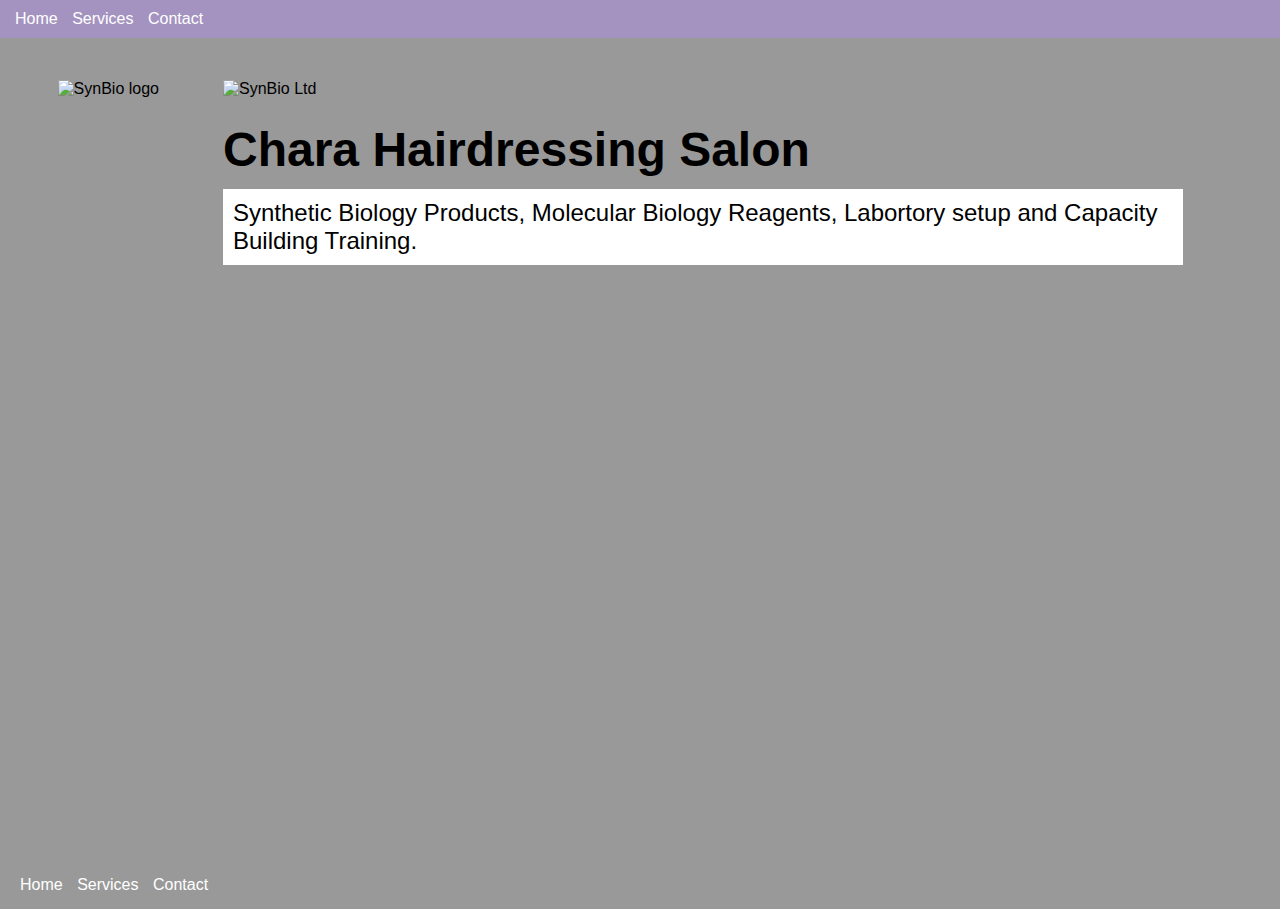
==== index.html @ 1fd4b4ee "Update index.html" ====
<!DOCTYPE html>
<html lang="en">

<head>
    <meta charset="UTF-8">
    <meta http-equiv="X-UA-Compatible" content="IE=edge">
    <meta name="viewport" content="width=device-width, initial-scale=1.0">
    <link rel="stylesheet" href="site.css" type="text/css">
    <title>SynBio Ltd</title>
    <style>
        h1 {
            font-size: 3em;
            margin-top: 0.5em;
        }
        
        .banner {
            max-width: 100%;
        }
        
        .sub-title {
            background-color: #fff;
            font-size: 1.5em;
            padding: 10px;
        }
    </style>
</head>

<body>
    <header>
        <nav>
            <ul>
                <li><a href="/">Home</a></li>
                <li><a href="services.html">Services</a></li>
                <li><a href="contact.html">Contact</a></li>
            </ul>
        </nav>
    </header>
    <main>
        <aside><img src="images/logo.png" alt="SynBio logo"></aside>
        <article>
            <img src="images/banner.png" class="banner" alt="SynBio Ltd" />
            <h1>Chara Hairdressing Salon</h1>
            <p class="sub-title">
                Synthetic Biology Products, Molecular Biology Reagents, Labortory setup and Capacity Building Training.
            </p>
        </article>
    </main>
    <footer>
        <nav>
            <ul>
                <li><a href="/">Home</a></li>
                <li><a href="services.html">Services</a></li>
                <li><a href="contact.html">Contact</a></li>
            </ul>
        </nav>
    </footer>
</body>

</html>
---- site.css ----
* {
    margin: 0;
}

html,
body {
    height: 100%;
}

body {
    font-family: Arial, Helvetica, sans-serif;
    background-color: #999;
}

p {
    margin: .5em 0 .5em 0;
}

header {
    display: block;
    position: fixed;
    top: 0;
    left: 0;
    width: 100%;
    background-color: #a493c0;
    padding: 10px;
}

nav a:visited,
nav a:link {
    color: #fff;
    text-decoration: none;
}

nav>ul {
    display: inline;
    padding: 0;
}

nav>ul>li {
    display: inline-block;
    list-style: none;
    margin: 0 5px 0 5px;
}

main {
    display: block;
    background-image: url("images/background.png");
    padding-top: 3em;
    padding-bottom: 3em;
    min-height: 85%;
}

footer {
    padding: 15px;
}

aside,
article {
    padding: 2em;
}

aside {
    text-align: center;
}

article {
    width: 75%;
}

.columns {
    display: flex;
}

@media only screen and (min-width: 768px) {
    main {
        display: flex;
    }
    aside {
        margin-left: 2%;
    }
    .columns-desktop {
        display: flex;
    }
}


/* Pies */

.pie {
    width: 200px;
    padding: 10px;
    margin: 10px;
    background-color: #fff;
    border: solid 1px #ccc;
}

.pie img {
    width: 100%;
}

.pie .title {
    font-weight: bold;
}

.pie .columns {
    width: 100%;
}

.pie .price {
    text-align: right;
}

.pie .columns div {
    width: 50%;
}

.pie button {
    background-color: #f6aeae;
    padding: 10px;
    border: solid 1px #f6aeae;
    border-radius: 3px;
    color: #fff;
}
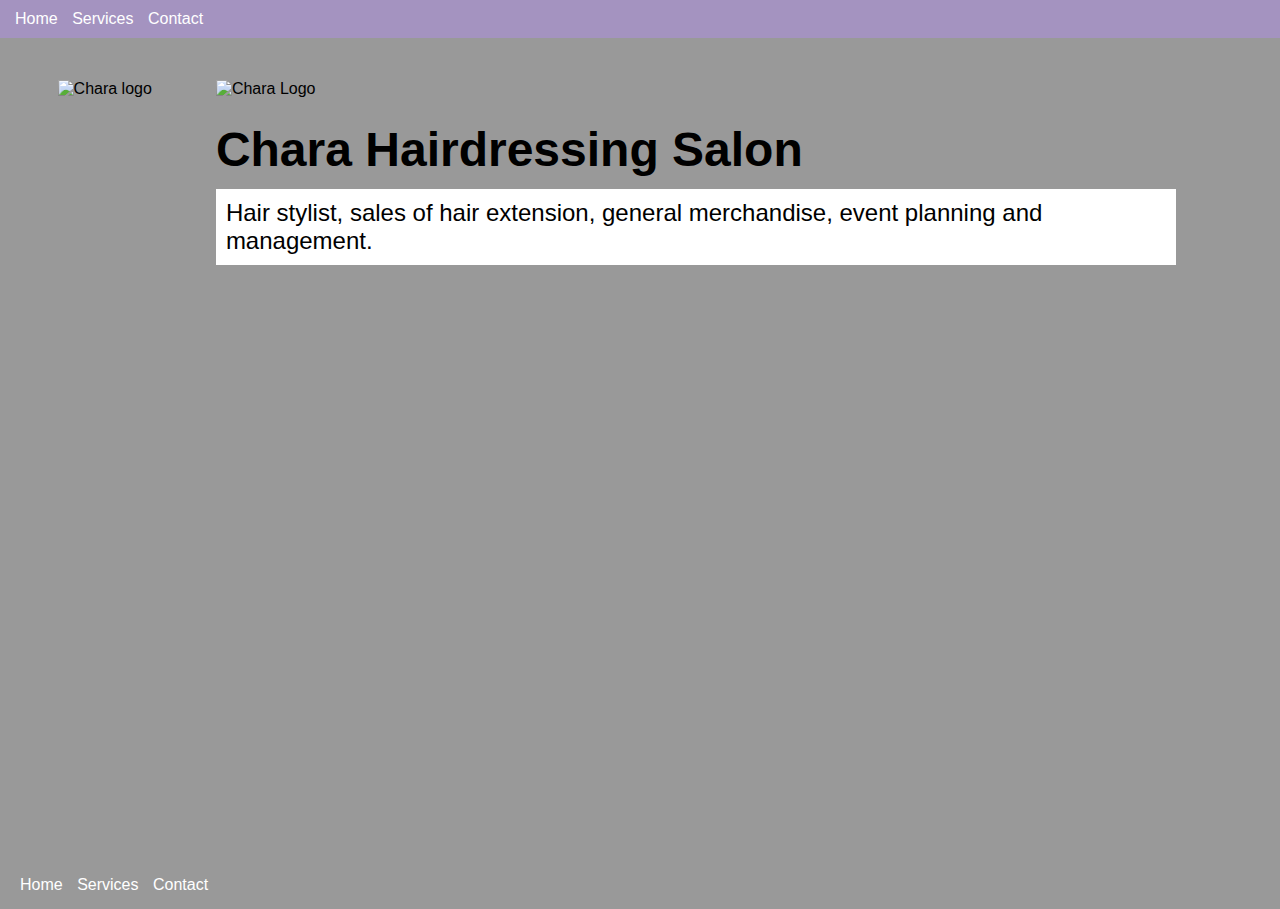
==== commit 00f86f32: "Update index.html" ====
--- a/index.html
+++ b/index.html
@@ -6,7 +6,7 @@
     <meta http-equiv="X-UA-Compatible" content="IE=edge">
     <meta name="viewport" content="width=device-width, initial-scale=1.0">
     <link rel="stylesheet" href="site.css" type="text/css">
-    <title>SynBio Ltd</title>
+    <title>CharaSalon</title>
     <style>
         h1 {
             font-size: 3em;
@@ -36,12 +36,12 @@
         </nav>
     </header>
     <main>
-        <aside><img src="images/logo.png" alt="SynBio logo"></aside>
+        <aside><img src="https://user-images.githubusercontent.com/90072727/207088300-9de52203-ad2c-4ac4-a617-f36dd44d15eb.png" alt="Chara logo"></aside>
         <article>
-            <img src="images/banner.png" class="banner" alt="SynBio Ltd" />
+            <img src="https://user-images.githubusercontent.com/90072727/207088300-9de52203-ad2c-4ac4-a617-f36dd44d15eb.png" class="banner" alt="Chara Logo" />
             <h1>Chara Hairdressing Salon</h1>
             <p class="sub-title">
-                Synthetic Biology Products, Molecular Biology Reagents, Labortory setup and Capacity Building Training.
+                Hair stylist, sales of hair extension, general merchandise, event planning and management.
             </p>
         </article>
     </main>
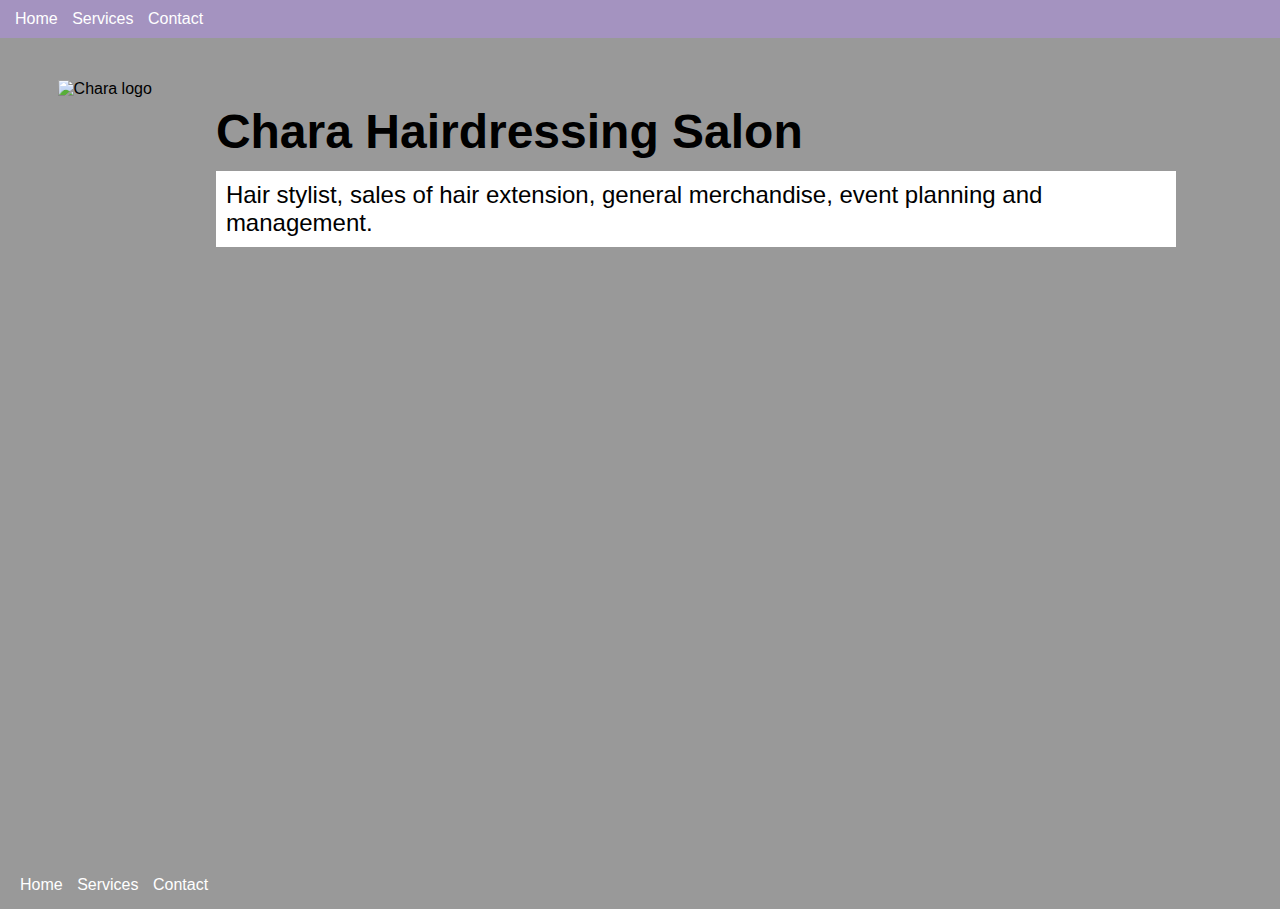
==== commit ed703843: "Update index.html" ====
--- a/index.html
+++ b/index.html
@@ -36,9 +36,8 @@
         </nav>
     </header>
     <main>
-        <aside><img src="https://user-images.githubusercontent.com/90072727/207088300-9de52203-ad2c-4ac4-a617-f36dd44d15eb.png" alt="Chara logo"></aside>
+        <aside><img src="https://user-images.githubusercontent.com/90072727/207088300-9de52203-ad2c-4ac4-a617-f36dd44d15eb.png" alt="Chara logo" width: 10%; height: 10%></aside>
         <article>
-            <img src="https://user-images.githubusercontent.com/90072727/207088300-9de52203-ad2c-4ac4-a617-f36dd44d15eb.png" class="banner" alt="Chara Logo" />
             <h1>Chara Hairdressing Salon</h1>
             <p class="sub-title">
                 Hair stylist, sales of hair extension, general merchandise, event planning and management.
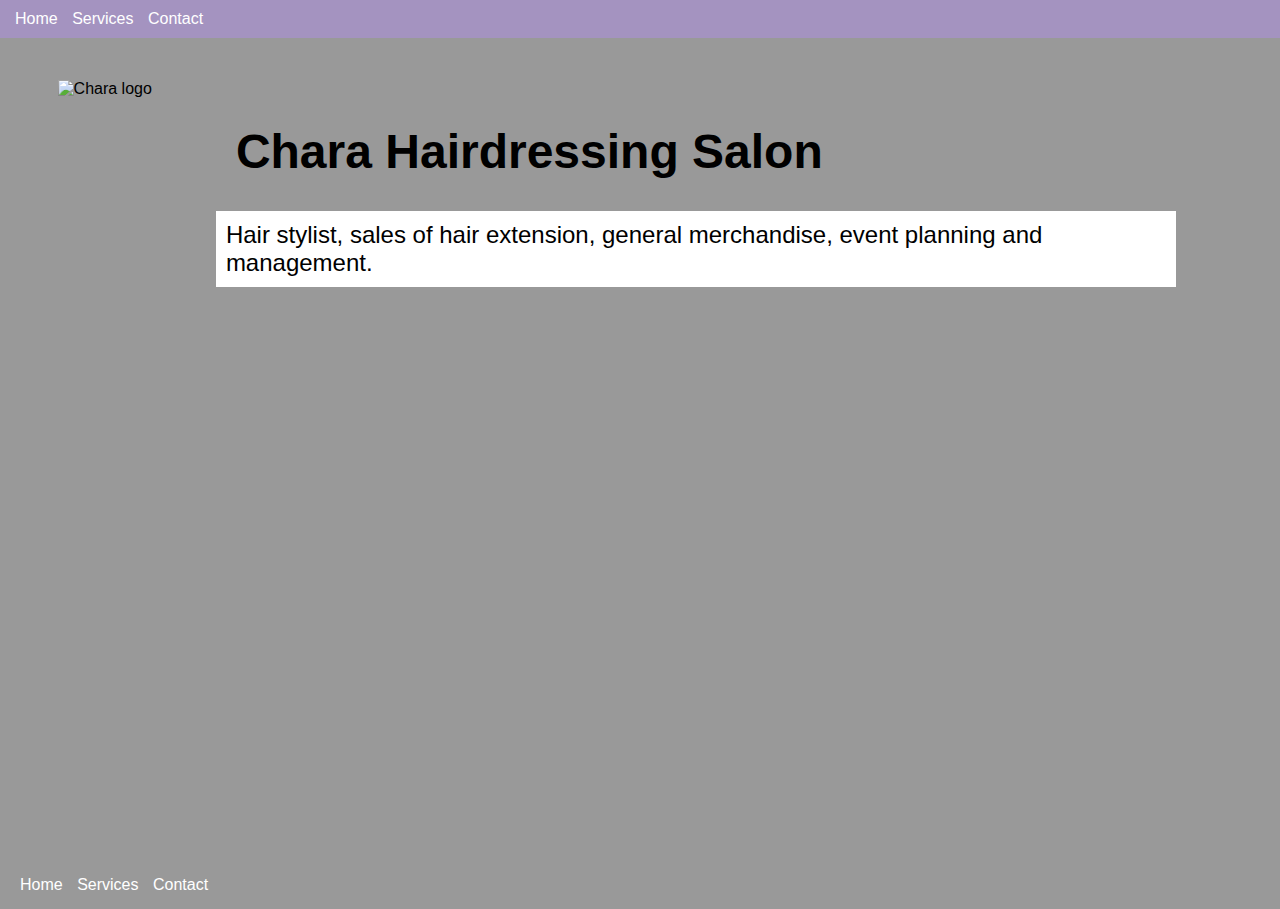
==== commit 1b3a84c1: "Update index.html" ====
--- a/index.html
+++ b/index.html
@@ -11,6 +11,10 @@
         h1 {
             font-size: 3em;
             margin-top: 0.5em;
+            background-image:url(https://user-images.githubusercontent.com/90072727/207091580-40f6920b-1043-475b-b0e5-60f9d73d91d4.jpg); 
+            max-width: 100%; 
+            max-height: 100%; 
+            padding: 20px;
         }
         
         .banner {
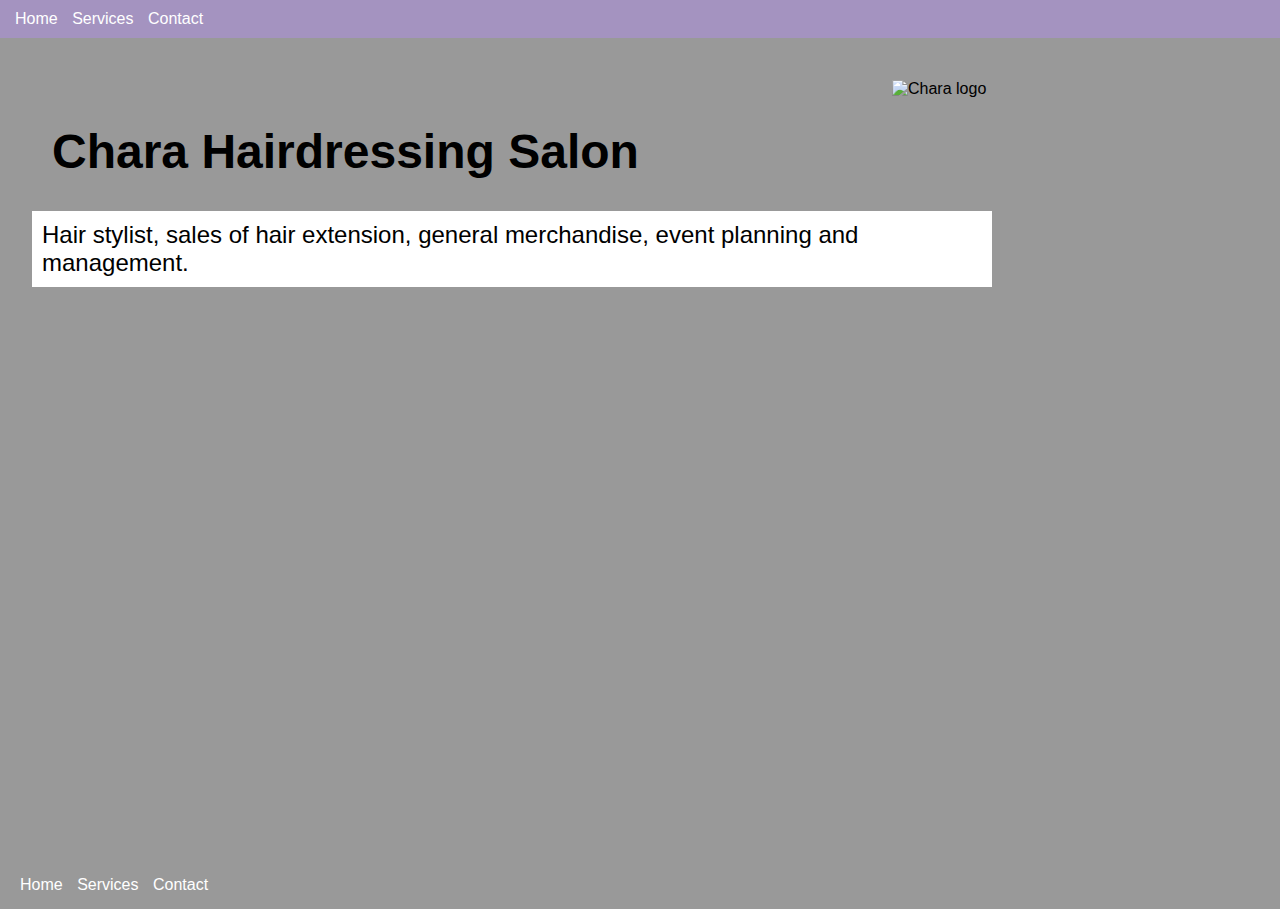
==== commit ee030168: "Update index.html" ====
--- a/index.html
+++ b/index.html
@@ -16,7 +16,7 @@
             max-height: 100%; 
             padding: 20px;
         }
-        
+        img {width: 100px; height: 100px; float: right;}
         .banner {
             max-width: 100%;
         }
@@ -40,8 +40,8 @@
         </nav>
     </header>
     <main>
-        <aside><img src="https://user-images.githubusercontent.com/90072727/207088300-9de52203-ad2c-4ac4-a617-f36dd44d15eb.png" alt="Chara logo" width: 10%; height: 10%></aside>
-        <article>
+         <article>
+            <img src="https://user-images.githubusercontent.com/90072727/207088300-9de52203-ad2c-4ac4-a617-f36dd44d15eb.png" alt="Chara logo">
             <h1>Chara Hairdressing Salon</h1>
             <p class="sub-title">
                 Hair stylist, sales of hair extension, general merchandise, event planning and management.
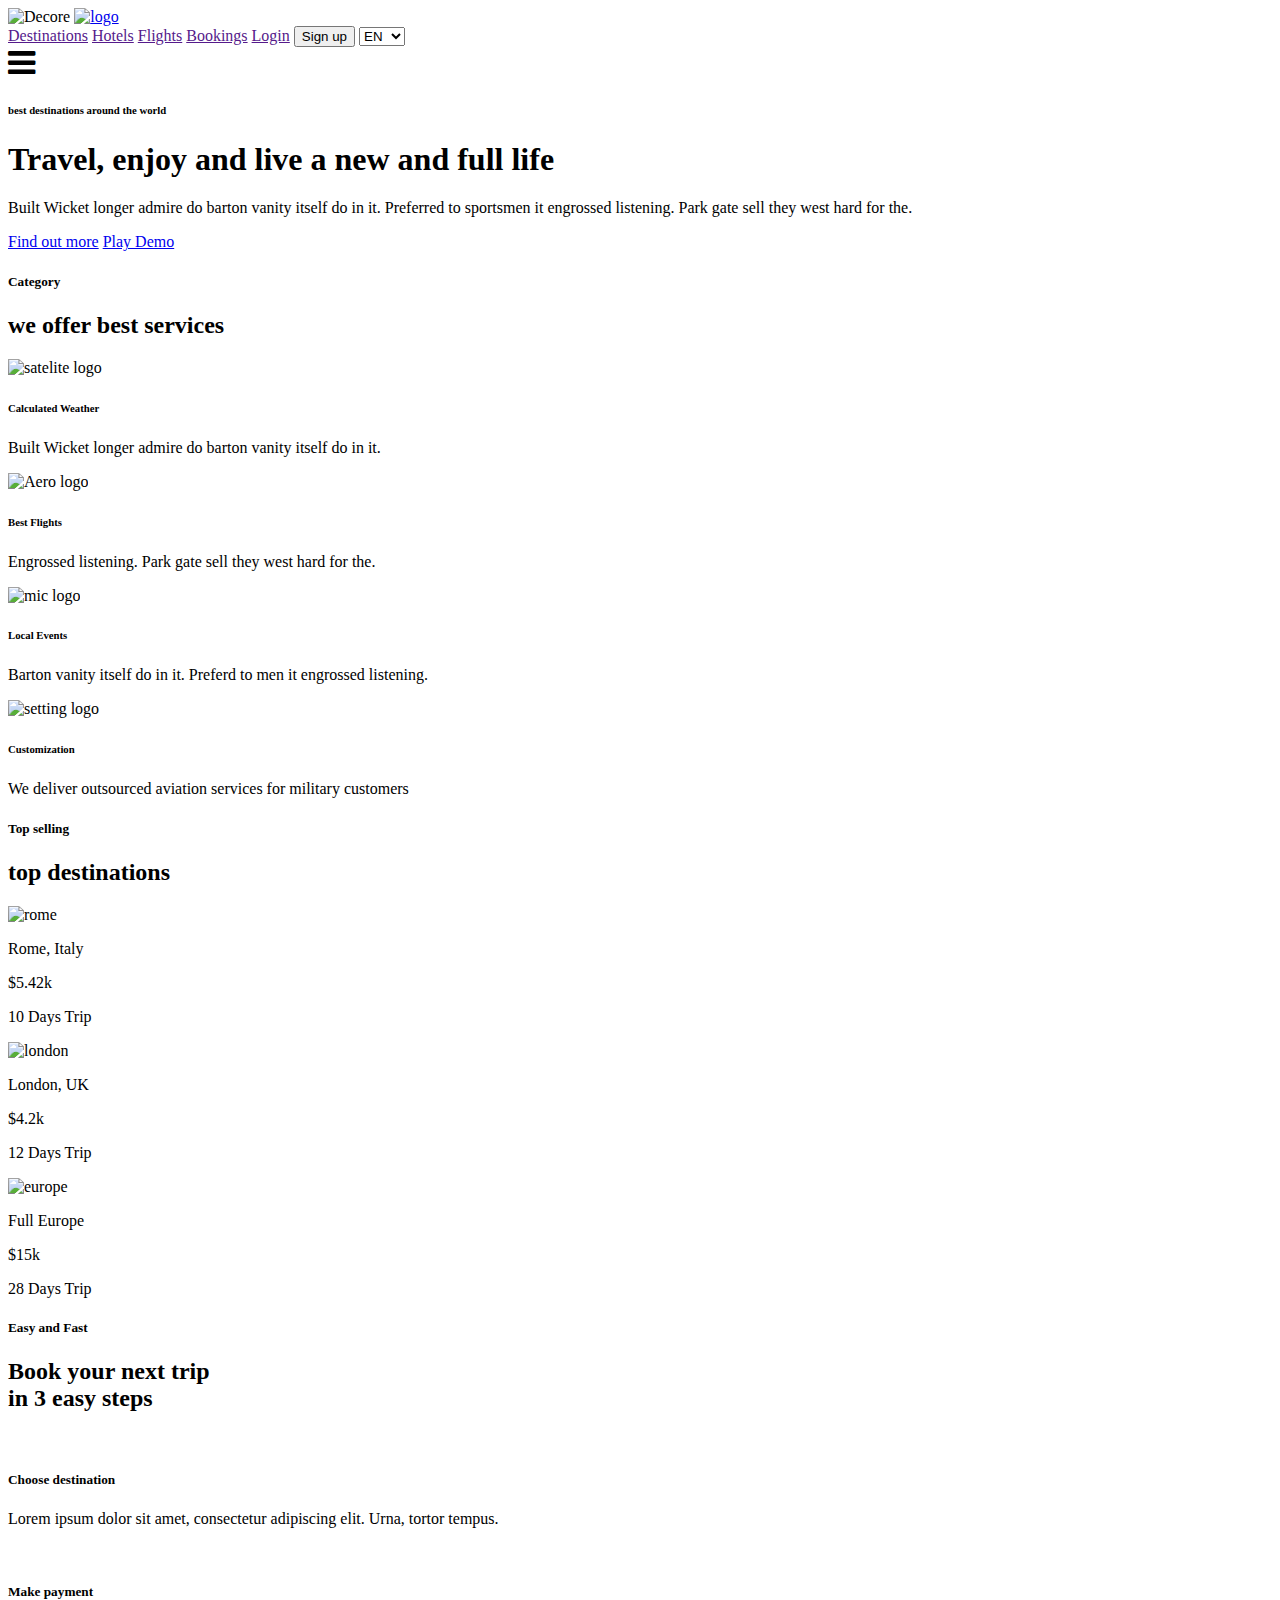
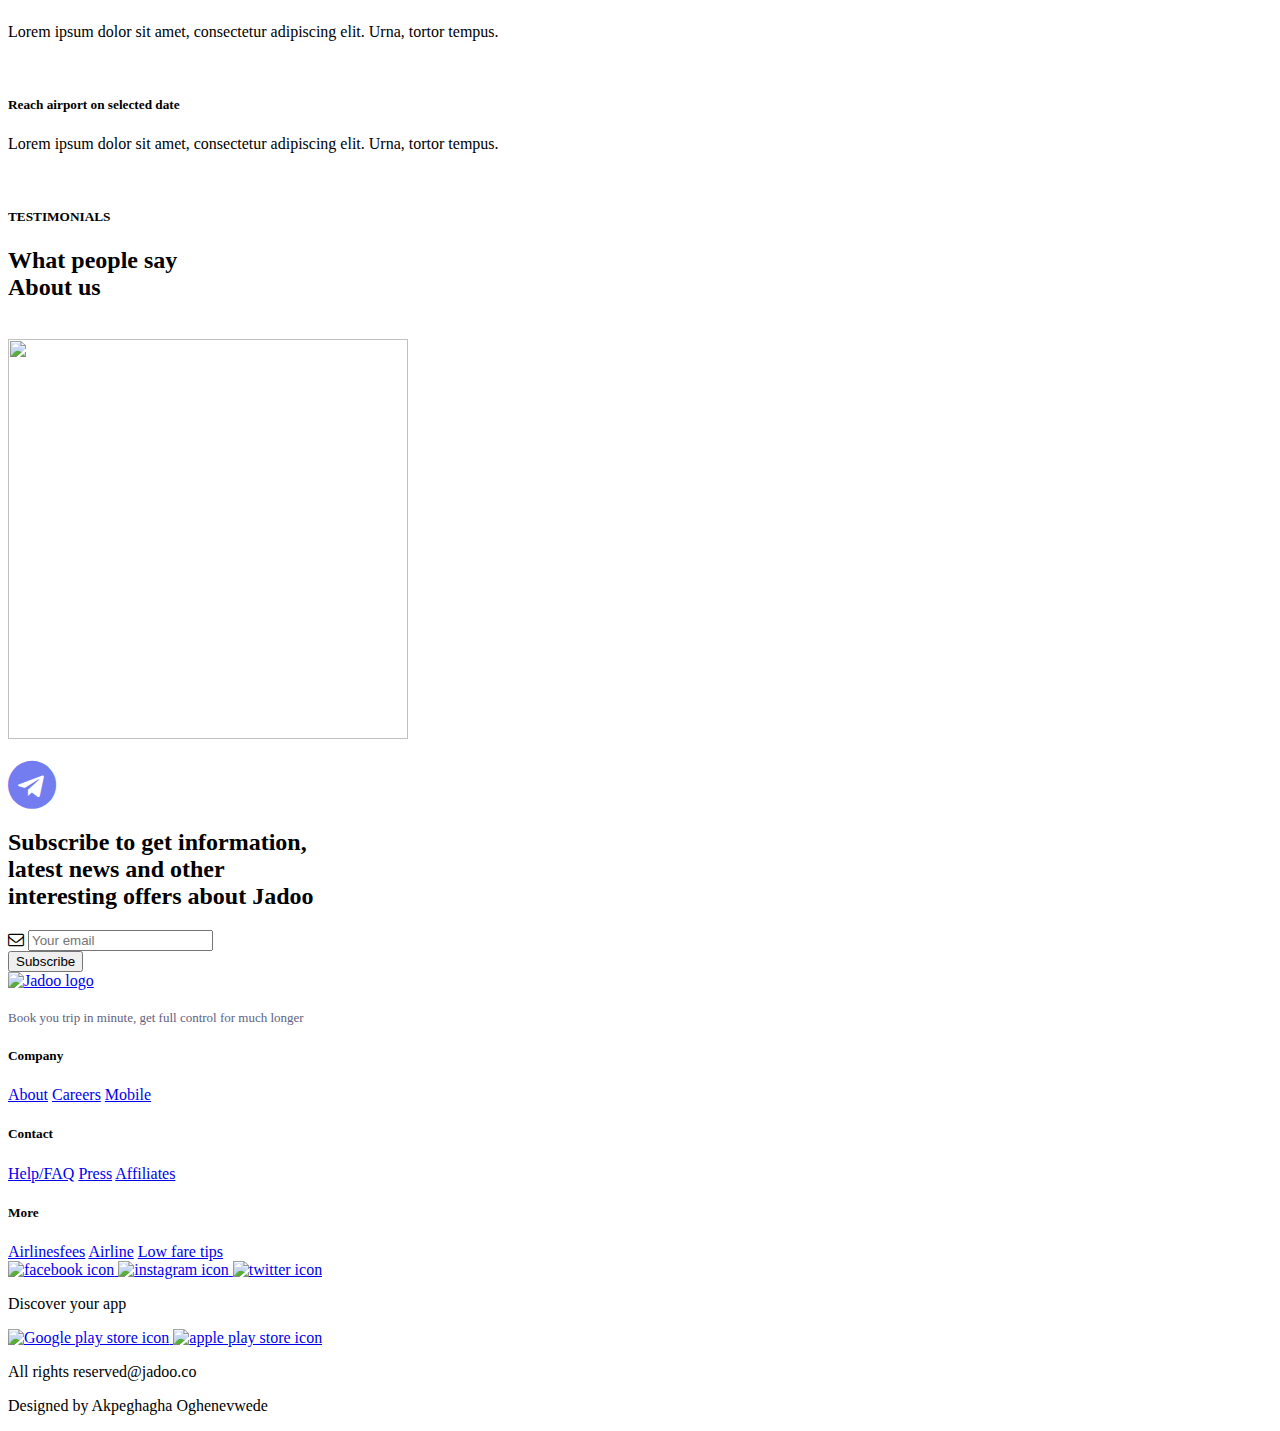
==== commit a391236c: "Create index.html" ====
--- a/index.html
+++ b/index.html
@@ -1,62 +1,248 @@
 <!DOCTYPE html>
 <html lang="en">
-
 <head>
     <meta charset="UTF-8">
     <meta http-equiv="X-UA-Compatible" content="IE=edge">
     <meta name="viewport" content="width=device-width, initial-scale=1.0">
-    <link rel="stylesheet" href="site.css" type="text/css">
-    <title>CharaSalon</title>
-    <style>
-        h1 {
-            font-size: 3em;
-            margin-top: 0.5em;
-            background-image:url(https://user-images.githubusercontent.com/90072727/207091580-40f6920b-1043-475b-b0e5-60f9d73d91d4.jpg); 
-            max-width: 100%; 
-            max-height: 100%; 
-            padding: 20px;
-        }
-        img {width: 100px; height: 100px; float: right;}
-        .banner {
-            max-width: 100%;
-        }
-        
-        .sub-title {
-            background-color: #fff;
-            font-size: 1.5em;
-            padding: 10px;
-        }
-    </style>
+    <title>Jadoo |Travels</title>
+    <link rel="stylesheet" href="style.css">
+    <link rel="stylesheet" href="https://cdnjs.cloudflare.com/ajax/libs/font-awesome/4.7.0/css/font-awesome.min.css">
 </head>
-
 <body>
     <header>
+        <img src="./Decore (2).png" alt="Decore" class="decore">
+        <a href="./Figma.html">
+            <img src="./Logo.png" alt="logo" class="logo">
+        </a>
         <nav>
-            <ul>
-                <li><a href="/">Home</a></li>
-                <li><a href="services.html">Services</a></li>
-                <li><a href="contact.html">Contact</a></li>
-            </ul>
+            <a href="" class="nav-link nav-item">Destinations</a>
+            <a href="" class="nav-link nav-item">Hotels</a>
+            <a href="" class="nav-link nav-item">Flights</a>
+            <a href="" class="nav-link nav-item">Bookings</a>
+            <a href="" class="nav-link nav-item">Login</a>
+            <button class="nav-btn nav-item">Sign up</button>
+            <select name="Language" id="" class="nav-select">
+                <option value="EN">EN</option>
+                <option value="FR">FR</option>
+                <option value="LAT">LAT</option>
+            </select>
         </nav>
+        <div class="hamburger">
+            <i class="fa fa-bars fa-2x" aria-hidden="true"></i>
+        </div>
     </header>
     <main>
-         <article>
-            <img src="https://user-images.githubusercontent.com/90072727/207088300-9de52203-ad2c-4ac4-a617-f36dd44d15eb.png" alt="Chara logo">
-            <h1>Chara Hairdressing Salon</h1>
-            <p class="sub-title">
-                Hair stylist, sales of hair extension, general merchandise, event planning and management.
-            </p>
-        </article>
+        <section class="hero-section">
+            <div class="hero-left">
+                <h6 class="hero-sm-text">best destinations around the world</h6>
+                <h1 class="hero-big-text">Travel, enjoy and live a new and full life</h1>
+                <p class="hero-text">Built Wicket longer admire do barton vanity itself do in it. Preferred to sportsmen it engrossed listening. Park gate sell they west hard for the.</p>
+                <a href="#" class="hero-link-btn">Find out more</a>
+                <a href="https://www.youtube.com" class="hero-play-btn">
+                    Play Demo
+                </a>
+            </div>
+            <div class="hero-right">
+            </div>
+        </section>
+        <section class="services-section">
+            <div class="top-section">
+                <h5 class="section-sm-heading">Category</h5>
+                <h2 class="section-big-heading">we offer best services</h2>
+            </div>
+            <div class="bottom-section">
+                <div class="card">
+                    <img src="./satelite.png" alt="satelite logo" class="card-img">
+                    <h6 class="card-bold-text">Calculated Weather</h6>
+                    <p class="card-text">Built Wicket longer admire do barton vanity itself do in it.</p>
+                </div>
+                <div class="card">
+                    <img src="./Aero.png" alt="Aero logo" class="card-img aero">
+                    <h6 class="card-bold-text">Best Flights</h6>
+                    <p class="card-text">Engrossed listening. Park gate sell they west hard for the.</p>
+                </div>
+                <div class="card">
+                    <img src="./mic.png" alt="mic logo" class="card-img">
+                    <h6 class="card-bold-text">Local Events</h6>
+                    <p class="card-text">Barton vanity itself do in it. Preferd to men it engrossed listening. </p>
+                </div>
+                <div class="card">
+                    <img src="./setting.png" alt="setting logo" class="card-img">
+                    <h6 class="card-bold-text">Customization</h6>
+                    <p class="card-text">We deliver outsourced
+                        aviation services for
+                        military customers</p>
+                </div>
+            </div>
+        </section>
+        <section class="services-section top-selling">
+            <div class="top-section">
+                <h5 class="section-sm-heading">Top selling</h5>
+                <h2 class="section-big-heading">top destinations</h2>
+            </div>
+            <div class="bottom-section">
+                <div class="gallery">
+                    <div class="box-img">
+                        <img src="./rome.png" alt="rome" class="img">
+                    </div>
+                    <div class="box-text">
+                        <div class="desc">
+                            <p class="loc-text">Rome, Italy</p>
+                            <p class="loc-text">$5.42k</p>
+                        </div>
+                        <p class="duration-text">10 Days Trip</p>
+                    </div>
+                </div>
+                <div class="gallery">
+                    <div class="box-img">
+                        <img src="./london.jpg" alt="london" class="img">
+                    </div>
+                    <div class="box-text">
+                        <div class="desc">
+                            <p class="loc-text">London, UK</p>
+                            <p class="loc-text">$4.2k</p>
+                        </div>
+                        <p class="duration-text">12 Days Trip</p>
+                    </div>
+                </div>
+                <div class="gallery">
+                    <div class="box-img">
+                        <img src="./europe.png" alt="europe" class="img">
+                    </div>
+                    <div class="box-text">
+                        <div class="desc">
+                            <p class="loc-text">Full Europe</p>
+                            <p class="loc-text">$15k</p>
+                        </div>
+                        <p class="duration-text">28 Days Trip</p>
+                    </div>
+                </div>
+            </div>
+        </section>
+        <section class="trip">
+            <div class="left-trip-section">
+                <h5 class="trip-sm-heading">Easy and Fast</h5>
+                <h2 class="trip-big-heading">Book your next trip <br> in 3 easy steps</h2>
+                <div class="triple-section">
+                    <div>
+                        <img src="./Group 7.png" alt="">
+                    </div>
+                    <div class="trip-text">
+                        <h5>Choose destination</h5>
+                        <p>Lorem ipsum dolor sit amet, consectetur adipiscing elit. Urna, tortor tempus. </p>
+                    </div>
+                </div>
+                <div class="triple-section">
+                    <div>
+                        <img src="./Group 12.png" alt="">
+                    </div>
+                    <div class="trip-text">
+                        <h5>Make payment</h5>
+                        <p>Lorem ipsum dolor sit amet, consectetur adipiscing elit. Urna, tortor tempus. </p>
+                    </div>
+                </div>
+                <div class="triple-section">
+                    <div>
+                        <img src="./Group 11.png" alt="">
+                    </div>
+                    <div class="trip-text">
+                        <h5>Reach airport on selected date</h5>
+                        <p>Lorem ipsum dolor sit amet, consectetur adipiscing elit. Urna, tortor tempus. </p>
+                    </div>
+                </div>
+            </div>
+            <div class="right-trip-section">
+                <img src="./Image (1).png" alt="" class="trip-img">
+            </div>
+        </section>
+        <section class="testimonial">
+            <div class="left-trip-section testimonial-left-trip">
+                <h5 class="trip-sm-heading">TESTIMONIALS</h5>
+                <h2 class="trip-big-heading">What people say <br> About us</h2>
+                <div class="dotted-img">
+                    <img src="./Group 61.png" alt="">
+                </div>
+            </div>
+            <div class="right-trip-section">
+                <img src="./Group 64.png" alt="" width="400px" height="400px">
+            </div>
+        </section>
+        <section class="partners">
+            <img src="./image 27.png" alt="" class="partner-img">
+            <img src="./image 28.png" alt="" class="partner-img">
+            <img src="./image 29.png" alt="" class="partner-img">
+            <img src="./image 30.png" alt="" class="partner-img img-32">
+            <img src="./image 31.png" alt="" class="partner-img img-31">
+        </section>
+        <section class="subscribe">
+            <i class="fa fa-telegram fa-3x font_awe" aria-hidden="true" style="color: #747DEF"></i>
+            <h2 class="sub-heading">Subscribe to get information,<br> latest news and other <br>
+                interesting offers about Jadoo</h2>
+            <form class="form-box">
+                <div class="input-box">
+                    <i class="fa fa-envelope-o fa-1x" aria-hidden="true"></i>
+                    <input type="text" placeholder="Your email">
+                </div>
+                <button class="subscribe-btn">Subscribe</button>
+            </form>
+        </section>
     </main>
     <footer>
-        <nav>
-            <ul>
-                <li><a href="/">Home</a></li>
-                <li><a href="services.html">Services</a></li>
-                <li><a href="contact.html">Contact</a></li>
-            </ul>
-        </nav>
+        <div class="top-footer">
+            <div class="inner-top-footer-jadoo">
+                <a href="#" class="footer-jadoo">
+                    <img src="./Logo.png" alt="Jadoo logo">
+                </a>
+                <p style="font-size: 13px ;color: #5E6282;font-weight: 500;margin-top: 20px;">Book you trip in minute, get full control for much longer </p>
+            </div>
+            <div class="inner-top-footer">
+                <h5 class="footer-h5">Company</h5>
+                <a href="#" class="footer-h5-p">About</a> 
+                <a href="#" class="footer-h5-p">Careers</a>
+                <a href="#" class="footer-h5-p">Mobile</a>
+            </div>
+            <div class="inner-top-footer">
+                <h5 class="footer-h5">Contact</h5>
+                <a href="#" class="footer-h5-p">Help/FAQ</a>
+                <a href="#" class="footer-h5-p">Press</a>
+                <a href="#" class="footer-h5-p">Affiliates</a>
+            </div>
+            <div class="inner-top-footer">
+                <h5 class="footer-h5">More</h5>
+                <a href="#" class="footer-h5-p">Airlinesfees</a>
+                <a href="#" class="footer-h5-p">Airline</a>
+                <a href="#" class="footer-h5-p">Low fare tips</a>
+            </div>
+            <div class="inner-top-footer-icons">
+                <div class="inner-footer-icons">
+                    <a href="https://facebook.com">
+                        <img src="./facebook.png" alt="facebook icon">
+                    </a>
+                    <a href="https://instagram.com">    
+                        <img src="./instagram.png" alt="instagram icon">
+                    </a>
+                    <a href="https://twitter.com">    
+                        <img src="./twitter.png" alt="twitter icon">
+                    </a>
+                </div>
+                <div class="footer-p-discover">
+                    <p>Discover your app</p>
+                </div>
+                <div class="inner-footer-icons">
+                    <a href="https://play.google.com/store">
+                        <img src="./Google Play.png" alt="Google play store icon">
+                    </a>
+                    <a href="https://www.apple.com/store">
+                        <img src="./Play Store.png" alt="apple play store icon">
+                    </a>
+                </div>
+            </div>
+        </div>
+        <div class="bottom-footer">
+            <p>All rights reserved@jadoo.co</p>
+            <p>Designed by Akpeghagha Oghenevwede</p>
+        </div>
     </footer>
+    <script src="./script.js"></script>
 </body>
-
 </html>
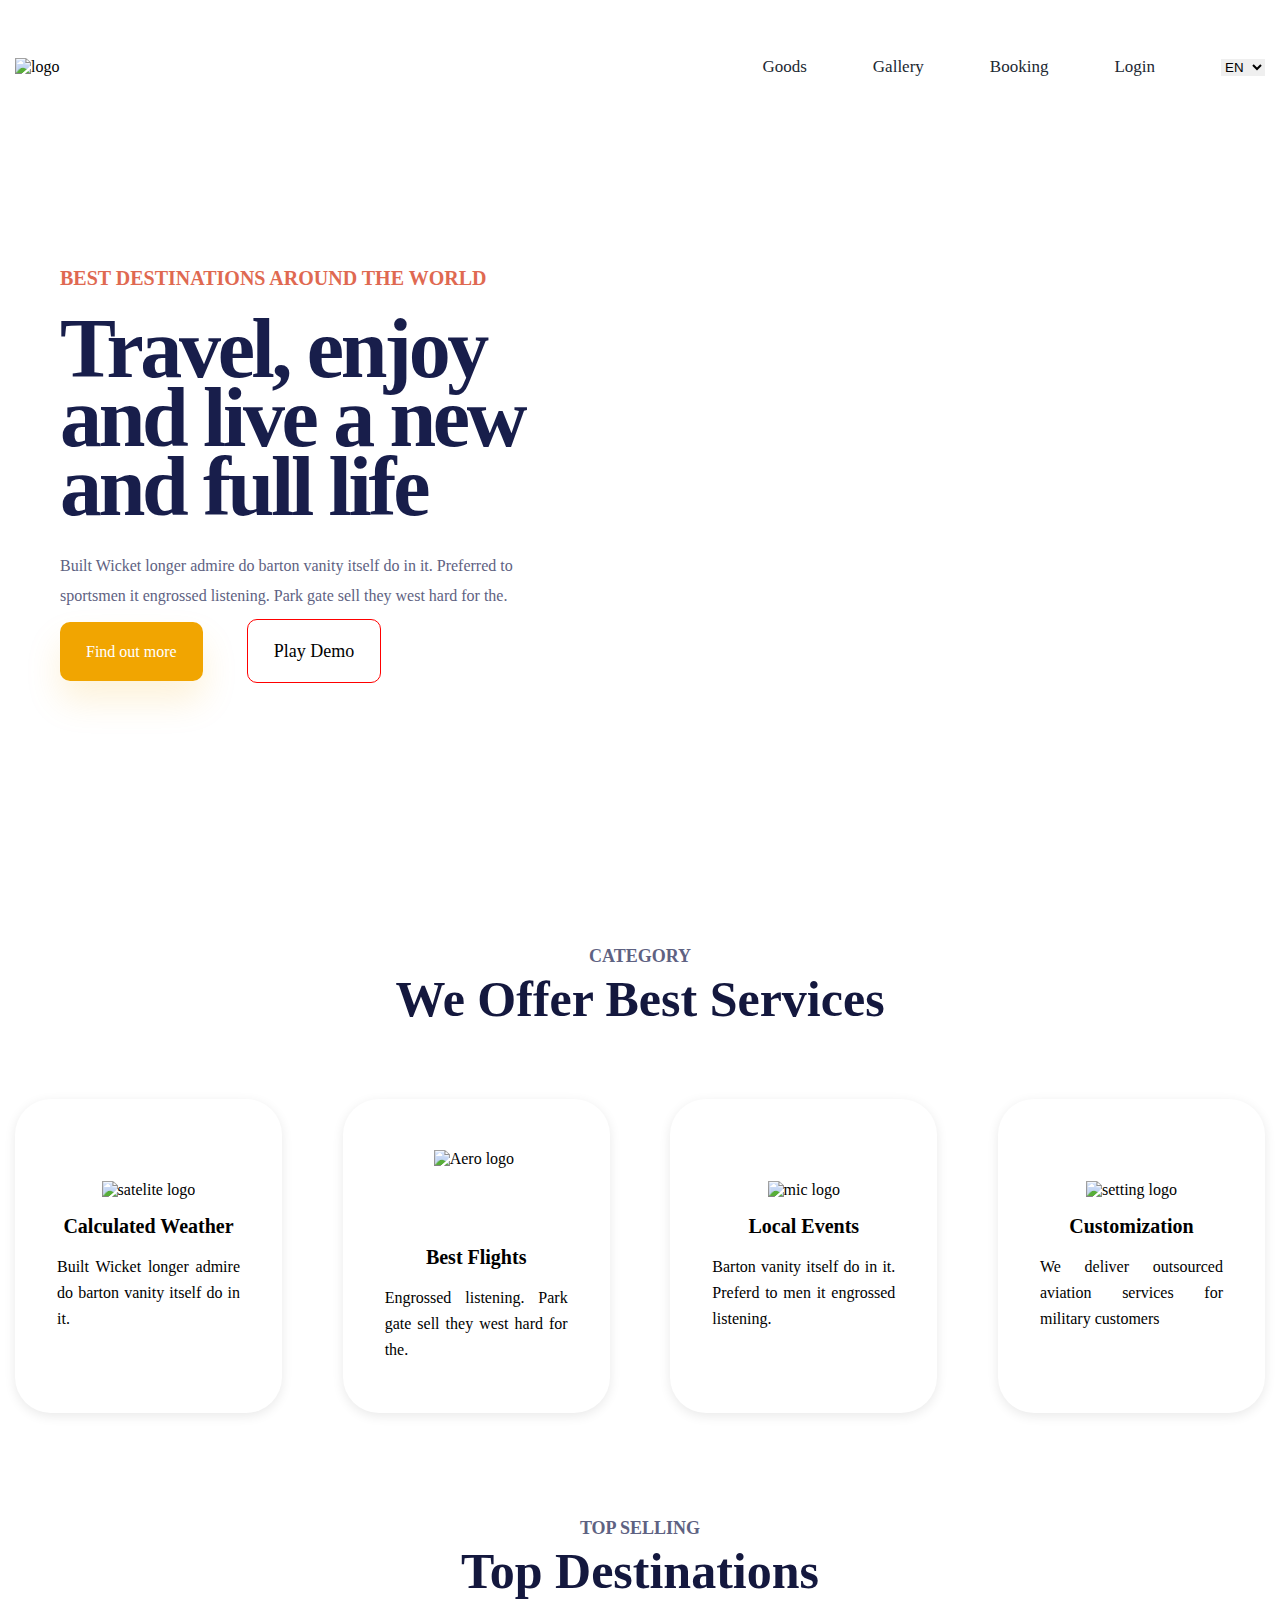
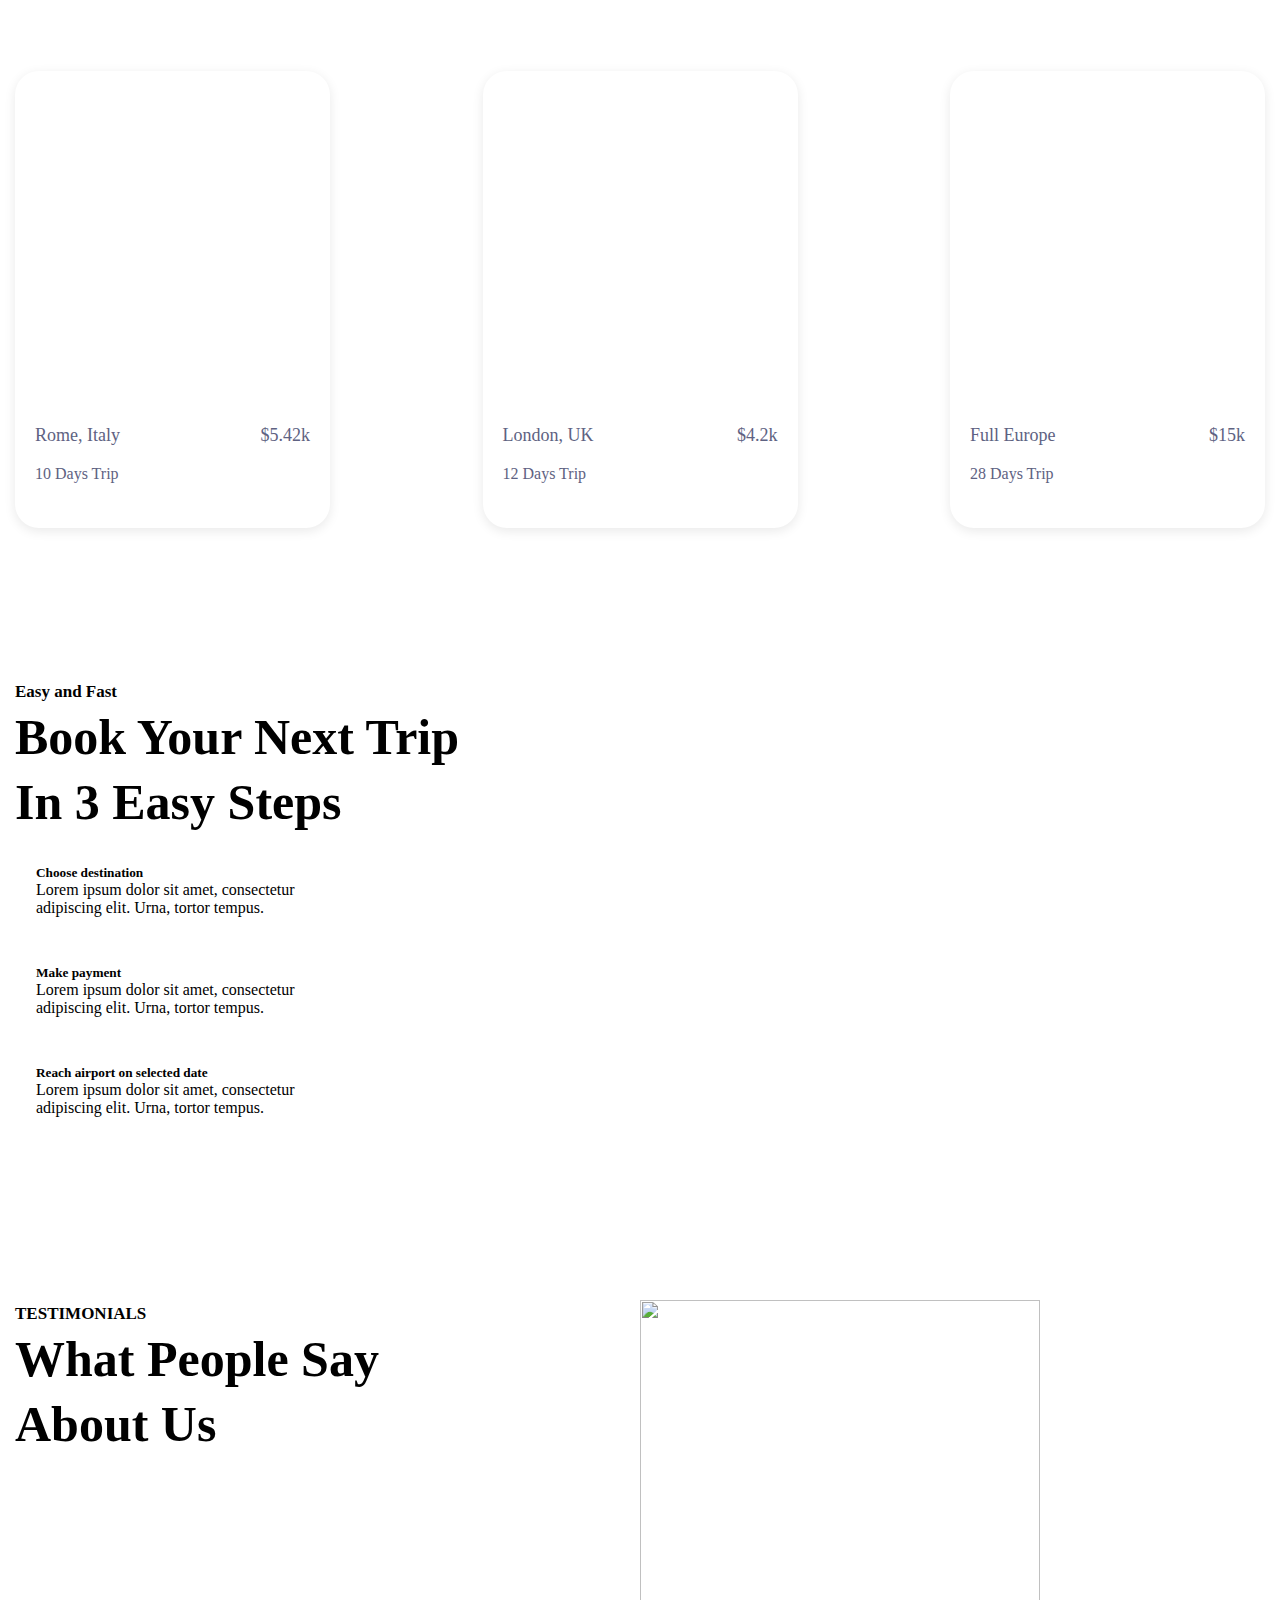
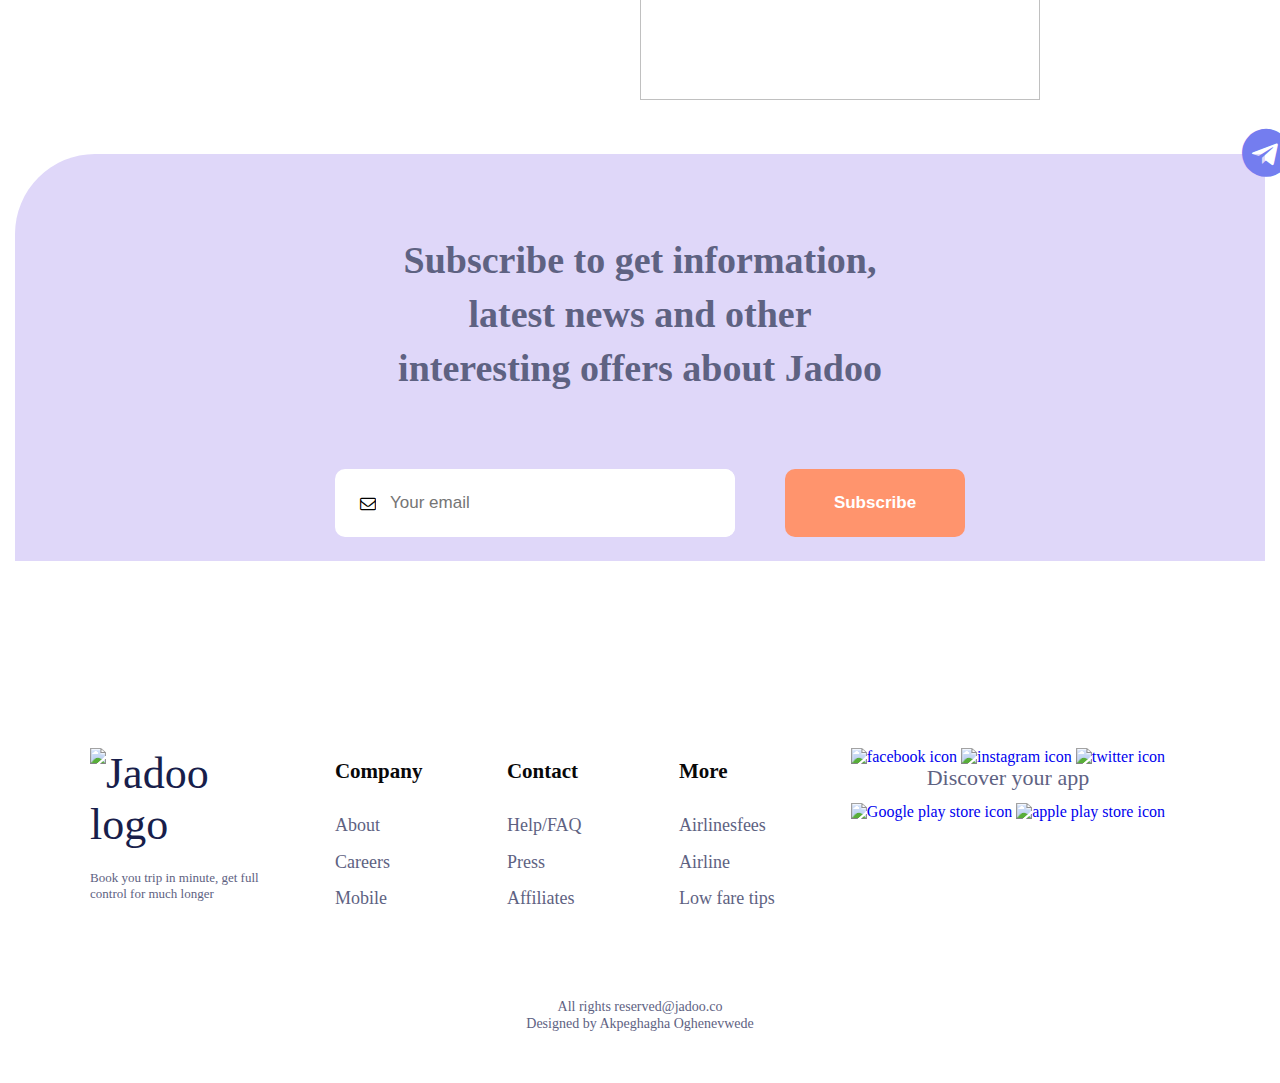
==== commit 9fc3d935: "Update index.html" ====
--- a/index.html
+++ b/index.html
@@ -4,21 +4,20 @@
     <meta charset="UTF-8">
     <meta http-equiv="X-UA-Compatible" content="IE=edge">
     <meta name="viewport" content="width=device-width, initial-scale=1.0">
-    <title>Jadoo |Travels</title>
+    <title>Chara Salon</title>
     <link rel="stylesheet" href="style.css">
     <link rel="stylesheet" href="https://cdnjs.cloudflare.com/ajax/libs/font-awesome/4.7.0/css/font-awesome.min.css">
 </head>
 <body>
     <header>
-        <img src="./Decore (2).png" alt="Decore" class="decore">
-        <a href="./Figma.html">
-            <img src="./Logo.png" alt="logo" class="logo">
-        </a>
+        
+
+            <img src="https://user-images.githubusercontent.com/90072727/207088300-9de52203-ad2c-4ac4-a617-f36dd44d15eb.png" alt="logo" class="logo">
+
         <nav>
-            <a href="" class="nav-link nav-item">Destinations</a>
-            <a href="" class="nav-link nav-item">Hotels</a>
-            <a href="" class="nav-link nav-item">Flights</a>
-            <a href="" class="nav-link nav-item">Bookings</a>
+            <a href="" class="nav-link nav-item">Goods</a>
+            <a href="" class="nav-link nav-item">Gallery</a>
+            <a href="" class="nav-link nav-item">Booking</a>
             <a href="" class="nav-link nav-item">Login</a>
             <button class="nav-btn nav-item">Sign up</button>
             <select name="Language" id="" class="nav-select">
--- a/style.css
+++ b/style.css
@@ -0,0 +1,1002 @@
+* {
+    margin: 0;
+    padding: 0;
+    box-sizing: border-box;
+}
+
+a {
+    text-decoration: none;
+}
+
+body {
+    overflow-x: hidden;
+    max-width: 1440px;
+    margin: 0 auto;
+    /* border: 2px solid blue; */
+    padding: 0 15px;
+
+}
+
+main {
+    /* width: 1160px; */
+    margin: 0 auto;
+    /* border: 1px solid green; */
+}
+
+.decore {
+    position: absolute;
+    right: -50px;
+    top: -47px;
+    z-index: -1;
+}
+
+.hamburger {
+    display: none;
+}
+
+header {
+    /* width: 1160px; */
+    height: 40px;
+    /* border: 1px solid black; */
+    margin: 47px auto 0;
+    display: flex;
+    justify-content: space-between;
+    align-items: center;
+    position: relative;
+}
+
+.logo {
+    width: 114px;
+    height: 35;
+}
+
+.nav-item {
+    margin-right: 62px;
+    font-size: 17px;
+}
+
+.nav-link {
+    text-decoration: none;
+    color: #212832;
+
+}
+
+.nav-btn {
+    height: 40px;
+    width: 102px;
+    background-color: transparent;
+    border-radius: 5px;
+    cursor: pointer;
+    display: none;
+
+}
+
+.nav-select {
+    border: none;
+}
+
+.hero-section {
+    display: flex;
+    align-items: center;
+    /* width: 1160px; */
+    width: 72.5rem;
+    height: 754px;
+    margin: 0 auto;
+    position: relative;
+}
+
+.hero-right {
+    background-image: url(./Traveller3.png);
+    height: 760px;
+    width: 783px;
+    /* border: 1px solid red; */
+    position: absolute;
+    right: 0;
+}
+
+.hero-left {
+    width: 630px;
+    padding-right: 85px;
+}
+
+.hero-sm-text {
+    color: #DF6951;
+    font-size: 20px;
+    font-family: "poppins";
+    font-weight: 700;
+    text-transform: uppercase;
+}
+
+.hero-big-text {
+    font-size: 84px;
+    font-weight: 700;
+    color: #181E4B;
+    line-height: 69px;
+    letter-spacing: -0.04em;
+    margin-top: 24px;
+}
+
+.hero-text {
+    font-size: 16px;
+    margin: 30px 0;
+    line-height: 30px;
+    font-weight: 500;
+    color: #5E6282;
+    width: 470px;
+}
+
+.hero-link-btn {
+    /* height: 60px;
+    width: 170px; */
+    padding: 21px 26px;
+    background-color: #F1A501;
+    box-shadow: 0px 20px 35px rgba(241, 165, 1, 0.15);
+    border-radius: 10px;
+    font-family: 18px;
+    color: white;
+}
+
+.hero-play-btn {
+    padding: 21px 26px;
+    border-radius: 10px;
+    background-color: transparent;
+    font-size: 18px;
+    cursor: pointer;
+    border: 1px solid red;
+    margin-left: 40px;
+    color: black;
+}
+
+.services-section {
+    /* border: 1px solid red; */
+    margin-top: 105px;
+
+}
+
+.section-sm-heading {
+    font-size: 18px;
+    text-transform: uppercase;
+    color:#5E6282;
+    text-align: center;
+}
+
+.section-big-heading {
+    font-size: 50px;
+    line-height: 64px;
+    text-align: center;
+    text-transform: capitalize;
+    color: #14183E;
+}
+
+.bottom-section {
+    display: flex;
+    justify-content: space-between;
+    margin-top: 68px;
+    margin-bottom: 33px;
+}
+
+.card {
+    width: 267px;
+    height: 314px;
+    border-radius: 36px;
+    /* border: 1px solid black; */
+    padding: 0 42px;
+    box-shadow: rgba(0, 0, 0, 0.09) 0px 3px 12px;
+    display: flex;
+    flex-direction: column;
+    justify-content: center;
+    align-items: center;
+
+}
+
+.card.img {
+    width: 85px;
+    height: 80px;
+}
+
+.card-text {
+    font-size: 16px;
+    line-height: 26px;
+    text-align: justify;
+}
+
+.card-bold-text {
+    margin: 16px 0;
+    font-size: 20px;
+    text-align: center;
+}
+
+.aero {
+    width: 85px;
+    height: 80px;
+}
+
+.gallery {
+    width: 315px;
+    height: 457px;
+    /* border: 1px solid red; */
+    border-radius: 24px;
+    overflow: hidden;
+    box-shadow: rgba(0, 0, 0, 0.09) 0px 3px 12px;
+}
+
+.box-img {
+    height: 327px;
+    width: inherit;
+    overflow: hidden;
+}
+
+.img {
+    position: relative;
+    right: 80px;
+    bottom: 12px;
+    z-index: -1;
+}
+
+.desc {
+    display: flex;
+    justify-content: space-between;
+}
+
+.loc-text {
+    color: #5E6282;
+    font-size: 18px;
+    font-weight: 500;
+}
+
+.box-text {
+    padding: 27px 20px;
+}
+
+.duration-text {
+    color: #5E6282;
+    font-size: 16px;
+    padding-top: 19px;
+}
+
+.left-trip-section {
+    width: 50%;
+    text-align: left;
+    /* border: 1px solid red; */
+}
+
+.right-trip-section {
+    width: 50%;
+    /* border: 1px solid green; */
+    /* background-image: url(./Image\ \(1\).png);
+    background-repeat: no-repeat;
+    background-size: cover; */
+    overflow: hidden;
+}
+
+.dotted-img {
+    margin-top: 30px;
+}
+
+.trip {
+    display: flex ;
+    height: 492px;
+    margin-top: 150px;
+}
+
+.trip-img {
+    position: relative;
+    bottom: 135px;
+    right: 40px;
+}
+
+.triple-section {
+    display: flex;
+    align-items: center;
+    margin-bottom: 48px;
+}
+
+.trip-text {
+    margin-left: 21px;
+    width: 327px;
+}
+
+.trip-sm-heading {
+    /* text-align: left; */
+    line-height: 27px;
+    font-size: 17px;
+    font-weight: 600;
+}
+
+.trip-big-heading {
+    /* text-align: left; */
+    line-height: 64.5px;
+    font-size: 50px;
+    font-weight: 700;
+    text-transform: capitalize;
+    margin-bottom: 31px;
+}
+
+.testimonial {
+    display: flex;
+    margin-top: 130px;
+}
+
+.partners {
+    margin-top: 50px;
+    /* border: 1px solid red; */
+    display: flex;
+    align-items: center;
+    justify-content: center;
+}
+
+.partner-img {
+    margin-right: 80px;
+    display: inline-block;
+    height: max-content;
+}
+
+.sub-heading {
+    text-align: center;
+    color: #5E6282;
+    font-size: 38px;
+    font-weight: 600;
+    line-height: 54px;
+    padding-top: 79px;
+}
+
+/* .subscribe-heading{
+    text-align: center;
+    color: #5E6282;
+    font-size: 33px;
+    font-weight: 600;
+    line-height: 54px;
+    padding-top: 79px;
+} */
+
+
+.form-box {
+    display: flex;
+    width: max-content;
+    margin: 74px auto;
+    /* border: 1px solid; */
+    background-color: transparent;
+    padding-left: 20px;
+}
+
+.subscribe {
+    background-color: #DFD7F9;
+    border-top-left-radius: 80px;
+    height: 407px;
+    position: relative;
+    z-index: 1;
+    /* border: 1px solid; */
+    align-items: center;
+    justify-content: center;
+}
+
+.font_awe {
+    position: absolute;
+    right: -25px;
+    top: -25px;
+    z-index: 10;
+}
+
+.input-box {
+    display: flex;
+    width: 400px;
+    height: 68px;
+    align-items: center;
+    padding-left: 25px;
+    background-color: white;
+    border-radius: 10px;    
+    overflow: hidden;
+
+}
+
+input {
+    width: inherit;
+    font-size: 14px;
+    font-weight: 400;
+    height: inherit;
+    border: none;
+    outline: none;
+    padding-left: 14px;
+    font-size: 17px;
+}
+
+.subscribe-btn {
+    width: 180px;
+    background-color: #FF946D;
+    border: none;
+    font-size: 17px;
+    font-weight: 600;
+    color: white;
+    border-radius: 10px;
+    padding: 0px 20px;
+    margin-left: 50px;
+    /* position: fixed; */
+    cursor: pointer;
+}
+
+
+.top-footer {
+    display: flex;
+    /* border: 1px solid black; */
+    justify-content: center;
+    margin-right: 100px;
+    margin-top: 187px;
+}
+
+.inner-top-footer {
+    /* border: 1px solid red; */
+    height: 200px;
+    width: 120px;
+    margin-right: 70px;
+}
+
+.inner-footer-icons {
+    /* border: 1px solid red; */
+    width: max-content;
+}
+
+.inner-top-footer-jadoo {
+    /* border: 1px solid red; */
+    height: 200px;
+    width: 200px;
+    margin-right: 75px;
+    margin-left: 75px;
+}
+
+.bottom-footer {
+    /* display: flex;
+    align-items: center;
+    justify-content: center; */
+    text-align: center;
+    padding: 50px 0;
+    font-size: 14px;
+    font-weight: 500;
+    line-height: 17.43px;
+    color: #5E6282;
+}
+
+.footer-jadoo {
+    margin-top: 0;
+    margin-bottom: 40px;
+    font-size: 44px;
+    /* line-height: 66px; */
+    font-weight: 500;
+    color: #181E4B;
+}
+
+.footer-h5 {
+    margin-top: 10px;
+    margin-bottom: 30px;
+    font-size: 21px;
+    line-height: 26.15px;
+    font-weight: 700;
+    color: #080809;
+}
+
+.footer-h5-p {
+    font-size: 18px;
+    font-weight: 500;
+    margin-bottom: 14px;
+    color: #5E6282;
+    line-height: 22.4px;
+    display: block;
+}
+
+.inner-top-footer-icons {
+    width: max-content;
+    height: 146px;
+    text-align: center;
+    /* border: 1px solid red; */
+}
+
+.footer-p-discover {
+    font-size: 22px;
+    font-weight: 500;
+    line-height: 24.9px;
+    color: #5E6282;
+    /* margin-top: 18px; */
+    margin-bottom: 12px;
+}
+
+/* Responsiveness for Laptop 1024px screen devices */
+@media screen  and (max-width: 1024px) {
+    .body {
+        margin: 0 10px;
+    }
+
+    header {
+        height: 40px;
+        margin: 47px auto 0;
+    }
+
+    .decore {
+        width: 60%;
+        right: 0;
+    }
+
+    main {
+        overflow-x: hidden;
+    }
+
+    .hero-section {
+       max-width: 1024px;
+    }
+    
+    .hero-right {
+        background-size: contain;
+        background-repeat: no-repeat;
+        background-position: 10px 50px;
+        width: 583px;
+    }
+    
+    .hero-left {
+        width: 400px;
+        padding-right: 45px;
+    }
+    
+    .hero-sm-text {
+        font-size: 17px;
+    }
+    
+    .hero-big-text {
+        font-size: 64px;
+        font-weight: 700;
+    }
+    
+    .hero-text {
+        width: 370px;
+    }
+
+    .partners {
+        justify-content: center;
+    }
+
+    .partner-img {
+        margin-right: 30px;
+    }
+
+    .subscribe {
+        width: 900px;
+        margin: 0 auto;
+    }
+
+
+}
+
+
+/* Responsiveness for small mobile devices */
+@media screen and (max-width: 425px) {
+    body {
+        max-width: 420px;
+        margin: 0 auto;
+    }
+    main {
+        width: 100%;
+        /* border: 1px solid red; */
+        margin-top: 30px;
+        margin-left: 20px;
+        padding: 0px 10px;
+    }
+
+    nav {
+        display: none;
+    }
+    
+    .decore {
+        width: 420px;
+        position: absolute;
+        right: -20px;
+        top: -20px;
+        z-index: -1;
+        /* display: none; */
+    }
+    
+    .hamburger {
+        display: block;
+    }
+    
+    header {
+        height: 30px;
+        width: inherit;
+        display: flex;
+        justify-content: space-between;
+        align-items: center;
+        margin: 15px auto 0;
+        position: relative;
+    
+    }
+    
+    .logo {
+        width: 80px;
+        height: 25px;
+        margin-left: 10px;
+    }
+    
+    
+    .hero-section {
+        flex-wrap: wrap;
+        width: 100%;
+        margin: 0 auto;
+        position: static;
+        /* border: 1px solid red; */
+    }
+    
+    .hero-right {
+        background-image: url(./Traveller3.png);
+        width: 100%;
+        height: 760px;
+        background-size: contain;
+        background-repeat: no-repeat;
+        position: static;
+        margin-top: 60px;
+    
+    }
+    
+    .hero-left {
+        width: 100%;
+        text-align: center;
+        padding: 0 40px;
+    }
+    
+    .hero-sm-text {
+        color: #DF6951;
+        font-size: 14px;
+        font-family: "poppins";
+        font-weight: 700;
+        text-transform: uppercase;
+    }
+    
+    .hero-big-text {
+        font-size: 55px;
+        font-weight: 700;
+        color: #181E4B;
+        line-height: 49px;
+        letter-spacing: -0.04em;
+        margin-top: 24px;
+    }
+    
+    .hero-text {
+        font-size: 16px;
+        margin: 30px 0;
+        line-height: 30px;
+        font-weight: normal;
+        color: #5E6282;
+        width: 100%;
+    }
+    
+    .hero-link-btn {
+        /* height: 60px; */
+        width: 170px; 
+        margin: 0 auto;
+        padding: 21px 26px;
+        background-color: #F1A501;
+        box-shadow: 0px 20px 35px rgba(241, 165, 1, 0.15);
+        border-radius: 10px;
+        font-family: 18px;
+        color: white;
+        display: block;
+    }
+    
+    .hero-play-btn {
+        width: 170px; 
+        padding: 21px 26px;
+        border-radius: 10px;
+        background-color: transparent;
+        font-size: 18px;
+        cursor: pointer;
+        /* border: 1px solid red; */
+        margin-left: 0;
+        margin-top: 30px;
+        color: black;
+        display: inline-block;
+    }
+
+    
+.services-section {
+    /* border: 1px solid red; */
+    margin-top: 300px;
+    /* border: 1px solid red; */
+}
+
+.top-selling {
+    margin-top: 100px;
+}
+
+.section-sm-heading {
+    font-size: 15px;
+    text-transform: uppercase;
+    color:#5E6282;
+    text-align: center;
+}
+
+.section-big-heading {
+    font-size: 25px;
+    line-height: 64px;
+    text-align: center;
+    text-transform: capitalize;
+    color: #14183E;
+}
+
+.bottom-section {
+    display: flex;
+    flex-wrap: wrap;
+    justify-content: center;
+    margin-top: 0;
+    margin-bottom: 33px;
+}
+
+.card {
+    margin-bottom: 15px;
+}
+
+.card-text {
+    font-size: 16px;
+    line-height: 26px;
+    text-align: center;
+}
+
+.gallery {
+   
+    margin-bottom: 20px;
+}
+
+
+.trip {
+    display: block;
+    height: fit-content;
+    width: 100%;
+    margin-top: 100px;
+}
+.left-trip-section {
+    width: 100%;
+    text-align: center;
+    /* border: 1px solid red; */
+}
+
+.right-trip-section {
+    width: 100%;
+    overflow: hidden;
+    /* border: 1px solid red; */
+    align-items: end;
+}
+
+.trip-img {
+    width: 100%;
+    position: relative;
+    bottom: 45px;
+    right: 0px;
+    scale: 1.2;
+}
+
+.triple-section {
+    display: block;
+    /* border: 1px solid red; */
+}
+
+.trip-text {
+    margin: 0 auto;
+}
+
+.trip-sm-heading {
+   margin-bottom: 20px;
+}
+.trip-big-heading {
+    line-height: 25px;
+    font-size: 25px;
+}  
+   
+.testimonial {
+    display: block;
+    margin-top: 0px;
+}
+
+.testimonial-left-trip {
+    margin-top: 0px;
+    margin-bottom: 20px;
+}
+
+.partners {
+    /* margin-top: 50px; */
+    /* border: 1px solid red; */
+    display: inline-block;
+    /* align-items: center;
+    justify-content: center; */
+    padding-left: 120px;
+    margin-top: 0px;
+
+}
+
+.partner-img {
+    margin-right: 0px;
+    display: block;
+    align-items: center;
+    justify-items: center;
+    height: max-content;
+    align-self: center;
+    width: 100px;
+    height: 100px;
+}
+
+.img-31 {
+    margin-top: 50px;
+    width: 100px;
+    height: 20px;
+}
+
+.img-32 {
+    width: 100px;
+    height: 20px;
+}
+
+
+.subscribe {
+    background-color: #DFD7F9;
+    border-radius: 30px;
+    width: 380px;
+    height: 250px;
+    position: relative;
+    left: -25px;
+    z-index: 1;
+    /* border: 1px solid;  */
+    align-items: center;
+    justify-content: center;
+    margin-top: 40px;
+    padding: 5px 45px;
+}
+
+.form-box {
+    display: block;
+    justify-content: left;
+    width: 320px;
+    height: 50px;
+    background-color: white;
+    padding-left: 20px;
+    border-radius: 10px;
+    position:absolute;
+    left: -270px;
+    top: 50px;
+}
+
+.sub-heading {
+    text-align: center;
+    color: #5E6282;
+    font-size: 20px;
+    font-weight:400;
+    line-height: 20px;
+    padding-top: 15px;
+}
+
+.font_awe {
+    position: absolute;
+    right: -10px;
+    top: -10px;
+    z-index: 10;
+}
+
+
+.input-box {
+    display: flex;
+    width: 290px;
+    height: 50px;
+    align-items: center;
+    /* border: 1px solid black; */
+}
+
+input {
+    width: 290px;
+    font-size: 14px;
+    font-weight: 400;
+    height: 35px;
+    /* border: none; */
+    /* outline: none; */
+    font-size: 17px;
+}
+
+.subscribe-btn {
+    width: 320px;
+    height: 50px;
+    background-color: #FF946D;
+    border: none;
+    font-size: 17px;
+    font-weight: 600;
+    color: white;
+    border-radius: 10px;
+    padding: 0px 20px;
+    margin-left: 50px;
+    margin-top: 10px;
+    position: absolute;
+    left: -50px;
+    cursor: pointer;
+}
+
+.top-footer {
+    width: 370px;
+    height: 900px;
+    display: inline-block;
+    /* border: 1px solid black; */
+    justify-content: center;
+    align-items: center;
+    /* margin-right: 100px;
+    margin-top: 50px; */
+    margin: 50px 10px 20px 25px;
+    position: relative;
+}
+
+.inner-top-footer {
+    /* border: 1px solid red; */
+    height: 200px;
+    width: 120px;
+    margin-right: 70px;
+    display: block;
+    /* justify-content: center;
+    align-content: center; */
+    text-align: center;
+    /* border: 1px solid red; */
+    position: relative;
+    left: 120px;
+    
+}
+
+.inner-top-footer-jadoo {
+    /* border: 1px solid red; */
+    height: 200px;
+    width: 200px;
+    margin-right: 75px;
+    margin-left: 75px;
+    position: absolute;
+    bottom: 80px;
+    left: 10px;
+    text-align: center;
+}
+
+.bottom-footer {
+    width: 380px;
+    text-align: center;
+    padding: 25px 0;
+    font-size: 14px;
+    font-weight: 500;
+    line-height: 17.43px;
+    color: #5E6282;
+    margin-left: 20px;
+}
+
+.footer-jadoo {
+    margin-top: 0;
+    margin-bottom: 40px;
+    font-size: 44px;
+    /* line-height: 66px; */
+    font-weight: 500;
+    color: #181E4B;
+}
+
+.footer-h5-p {
+    font-size: 18px;
+    font-weight: 500;
+    margin-bottom: 14px;
+    color: #5E6282;
+    line-height: 22.4px;
+    display: block;
+}
+
+.inner-top-footer-icons {
+    width: 220px;
+    height: 146px;
+    /* border: 1px solid red; */
+    margin-left: 70px;
+    position:absolute;
+    bottom: 0px;
+    left: 10px;
+}
+
+.footer-p-discover {
+    font-size: 22px;
+    font-weight: 500;
+    line-height: 24.9px;
+    color: #5E6282;
+    /* margin-top: 18px; */
+    margin-bottom: 12px;
+    margin-left: 25px;
+}
+
+
+}
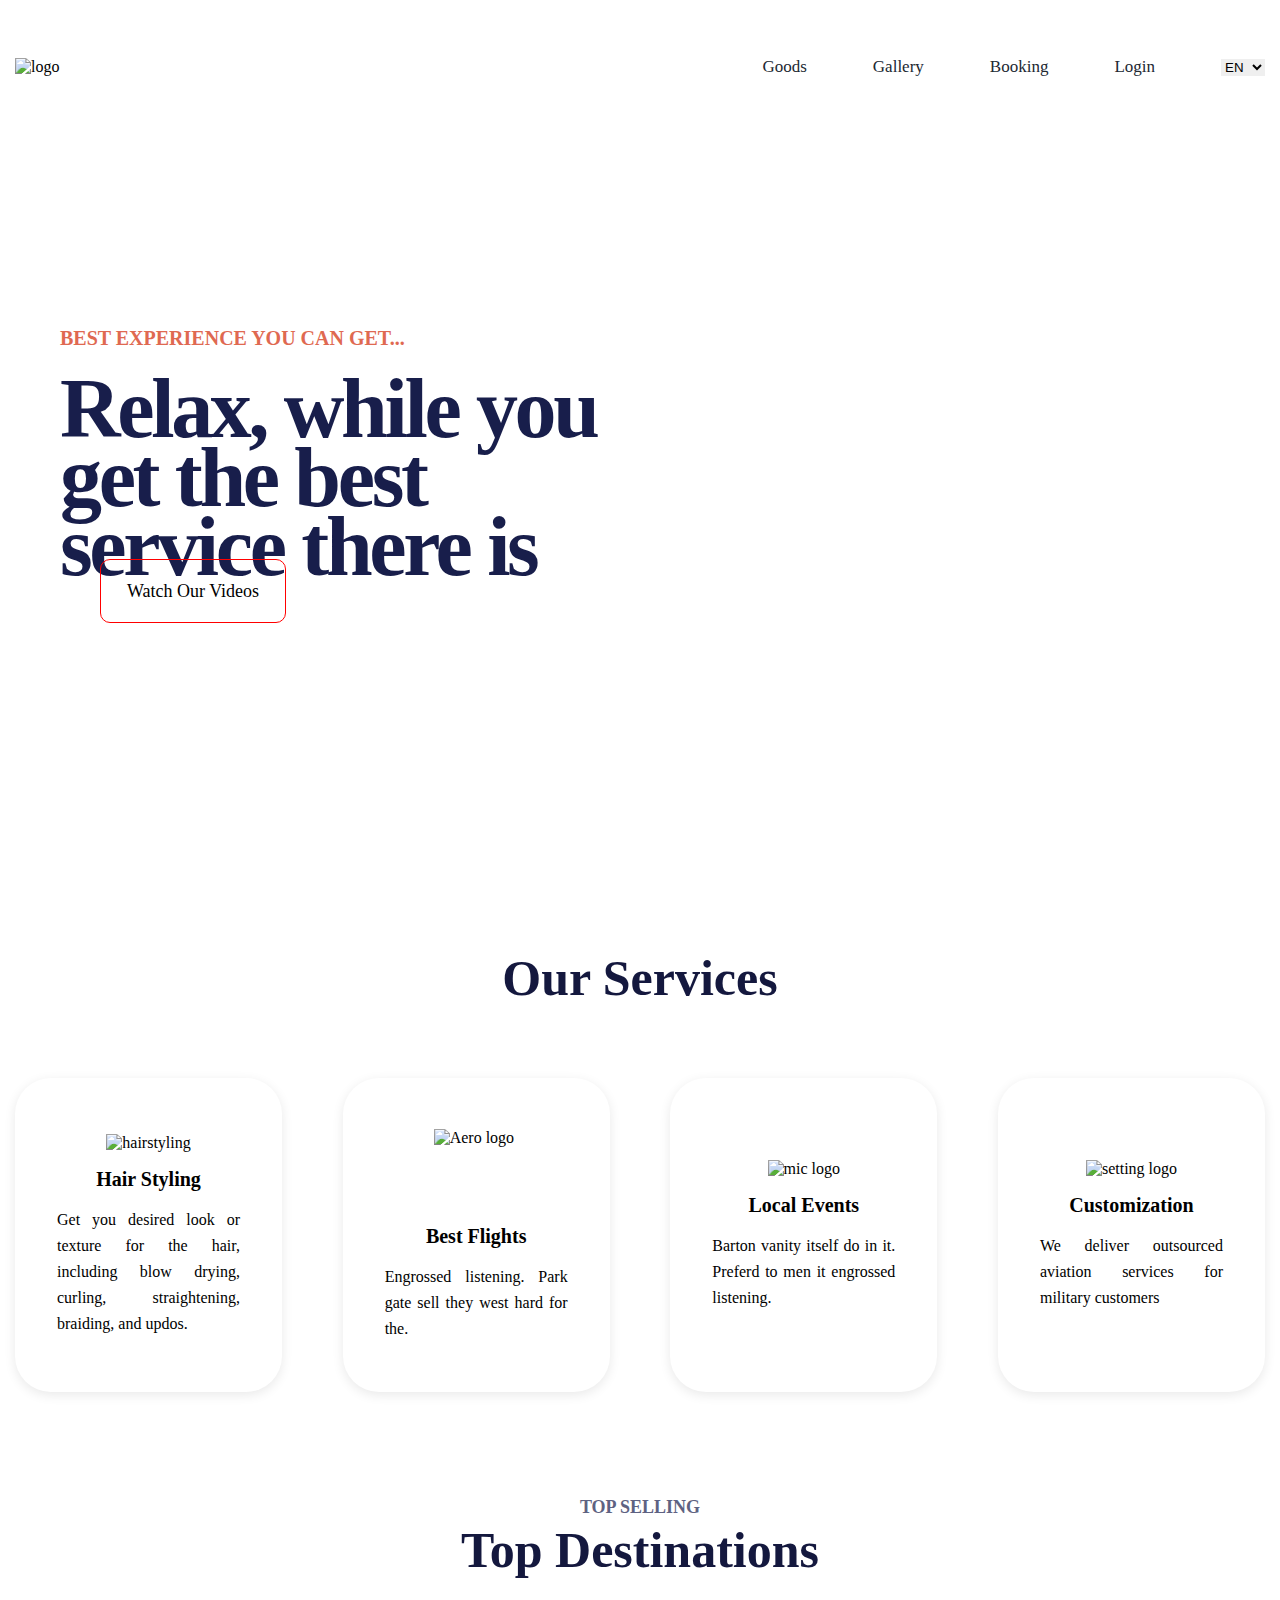
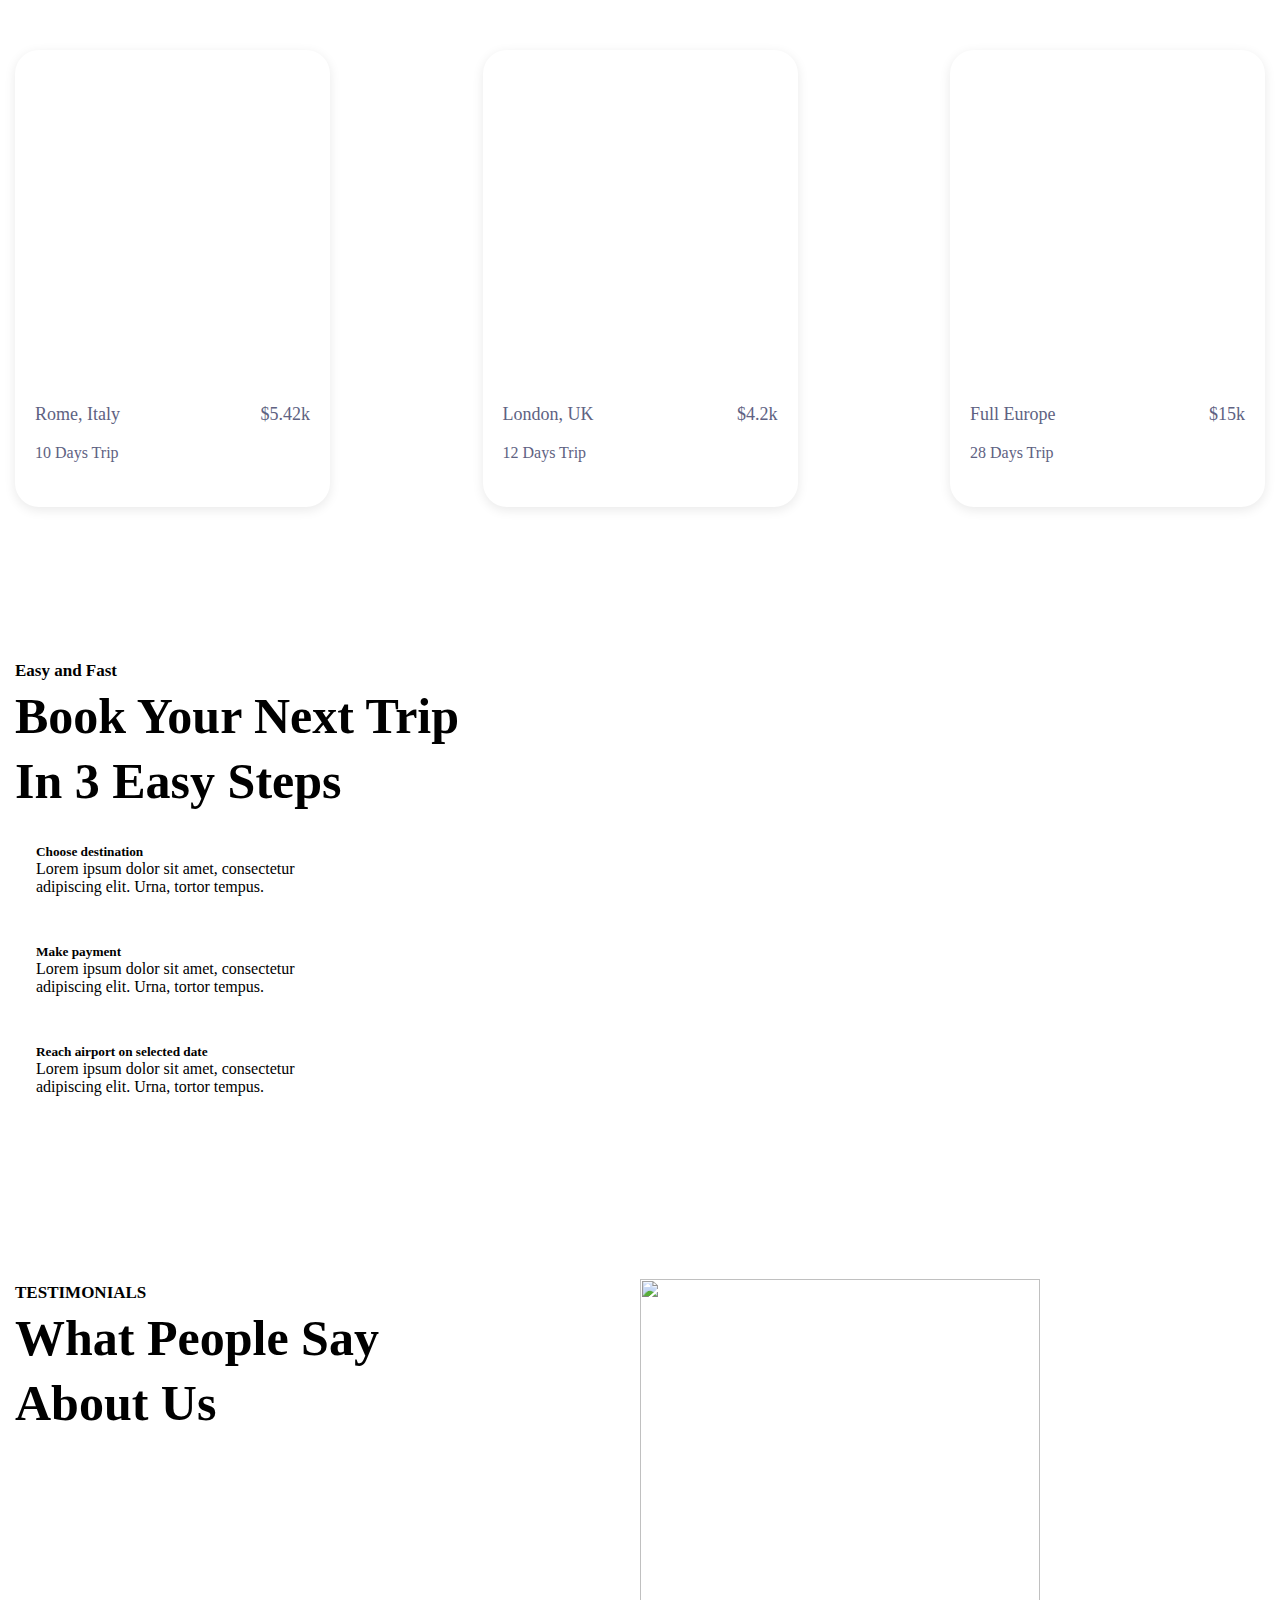
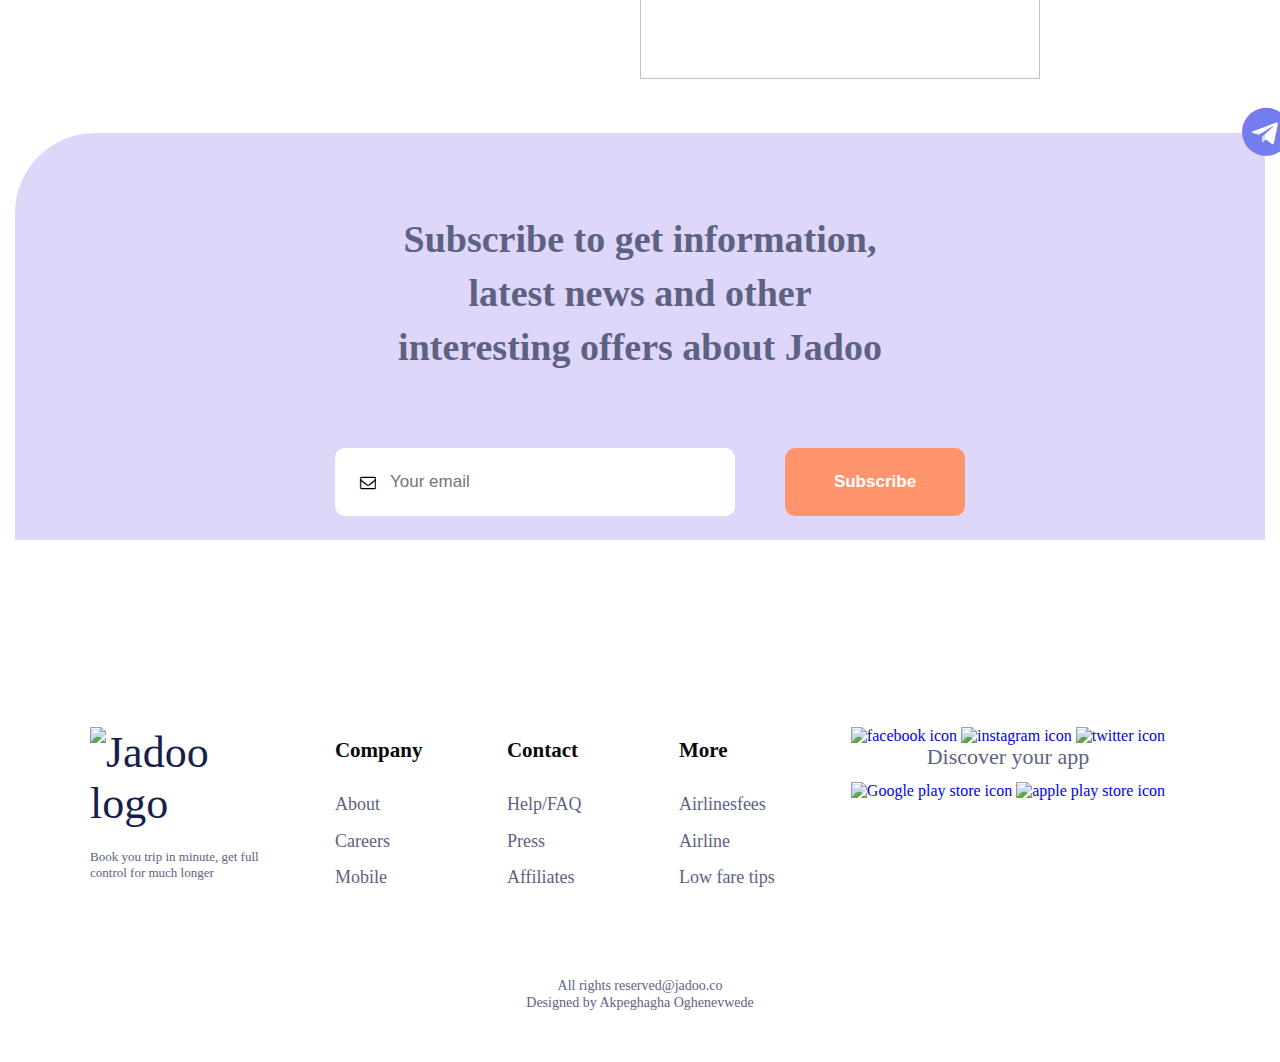
==== commit 6f484c41: "Update index.html" ====
--- a/index.html
+++ b/index.html
@@ -33,12 +33,11 @@
     <main>
         <section class="hero-section">
             <div class="hero-left">
-                <h6 class="hero-sm-text">best destinations around the world</h6>
-                <h1 class="hero-big-text">Travel, enjoy and live a new and full life</h1>
-                <p class="hero-text">Built Wicket longer admire do barton vanity itself do in it. Preferred to sportsmen it engrossed listening. Park gate sell they west hard for the.</p>
-                <a href="#" class="hero-link-btn">Find out more</a>
+                <h6 class="hero-sm-text">best experience you can get...</h6>
+                <h1 class="hero-big-text">Relax, while you get the best service there is</h1>
+                
                 <a href="https://www.youtube.com" class="hero-play-btn">
-                    Play Demo
+                    Watch Our Videos
                 </a>
             </div>
             <div class="hero-right">
@@ -46,14 +45,14 @@
         </section>
         <section class="services-section">
             <div class="top-section">
-                <h5 class="section-sm-heading">Category</h5>
-                <h2 class="section-big-heading">we offer best services</h2>
+                <h2 class="section-big-heading">Our Services</h2>
             </div>
             <div class="bottom-section">
                 <div class="card">
-                    <img src="./satelite.png" alt="satelite logo" class="card-img">
-                    <h6 class="card-bold-text">Calculated Weather</h6>
-                    <p class="card-text">Built Wicket longer admire do barton vanity itself do in it.</p>
+                    <img src="![person-styling](https://user-images.githubusercontent.com/90072727/223411779-4f919249-cffc-4140-bc41-8a1d7664ff6a.jpg)" 
+                         alt="hairstyling" class="card-img">
+                    <h6 class="card-bold-text">Hair Styling</h6>
+                    <p class="card-text">Get you desired look or texture for the hair, including blow drying, curling, straightening, braiding, and updos.</p>
                 </div>
                 <div class="card">
                     <img src="./Aero.png" alt="Aero logo" class="card-img aero">
